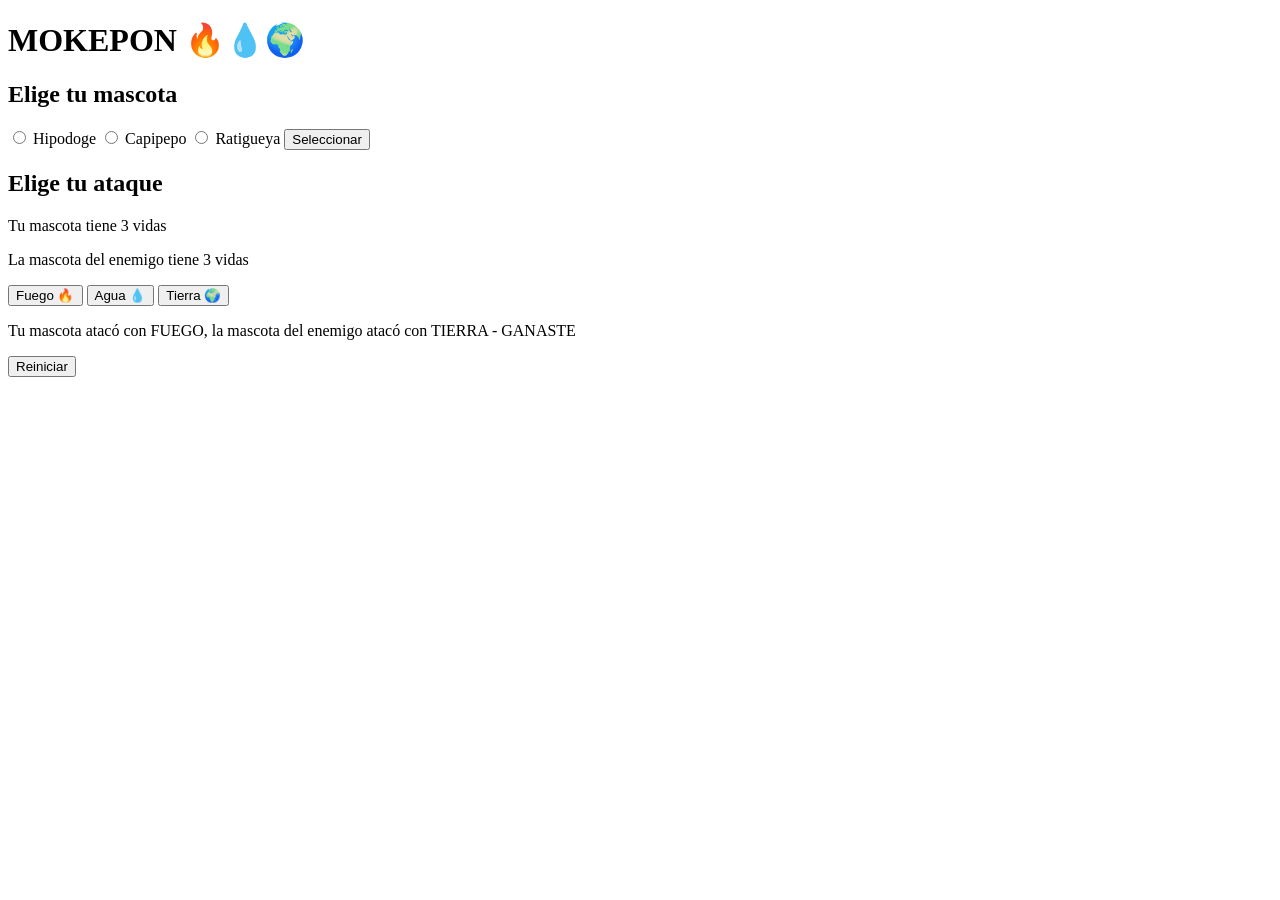
==== index.html @ a30f68cc "puntito" ====
<!DOCTYPE html>
<html lang="es">
<head>
    <meta charset="UTF-8">
    <meta name="viewport" content="width=device-width, initial-scale=1.0">
    <title>MOKEPON</title>
    <!-- Enlace al archivo JavaScript -->
    <script src="./js/mokepon.js"></script>
</head>
<body>

    <h1>MOKEPON 🔥💧🌍</h1>

    <!-- Sección para seleccionar la mascota -->
    <section id="seleccionar-mascota">
        <h2>Elige tu mascota</h2>

        <input type="radio" name="mascota" id="Hipodoge"/>
        <label for="Hipodoge">Hipodoge</label>
        
        <input type="radio" name="mascota" id="Capipepo"/>
        <label for="Capipepo">Capipepo</label>

        <input type="radio" name="mascota" id="Ratigueya"/>
        <label for="Ratigueya">Ratigueya</label>

        <button id="boton-mascota">Seleccionar</button>
    </section>

    <!-- Sección de ataque -->
    <section id="seleccionar-ataque">
        <h2>Elige tu ataque</h2>
        <p>Tu mascota tiene <span>3</span> vidas</p>
        <p>La mascota del enemigo tiene <span>3</span> vidas</p>
        <p>
            <button id="boton-fuego">Fuego 🔥</button>
            <button id="boton-agua">Agua 💧</button>
            <button id="boton-tierra">Tierra 🌍</button>
        </p>
    </section>

    <!-- Sección para mostrar mensajes del combate -->
    <section id="mensajes">
        <p>Tu mascota atacó con FUEGO, la mascota del enemigo atacó con TIERRA - GANASTE</p>
    </section>

    <!-- Sección para reiniciar el juego -->
    <section id="reiniciar">
        <button id="boton-reiniciar">Reiniciar</button>
    </section>

</body>
</html>
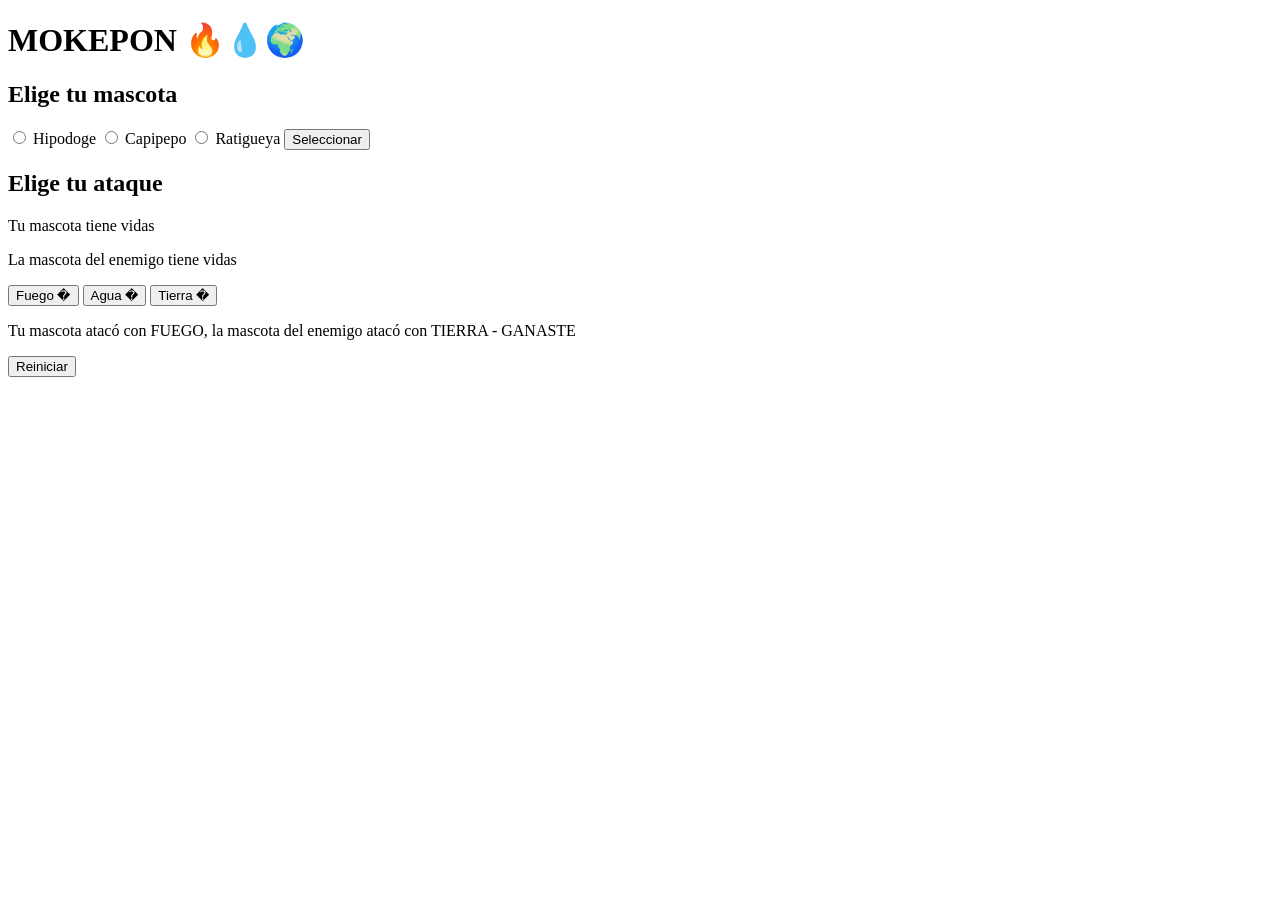
==== commit 05dba7e2: "ENTREGA" ====
--- a/index.html
+++ b/index.html
@@ -30,13 +30,22 @@
     <!-- Sección de ataque -->
     <section id="seleccionar-ataque">
         <h2>Elige tu ataque</h2>
-        <p>Tu mascota tiene <span>3</span> vidas</p>
+        <p>Tu mascota tiene <span id="mascota-jugador"></span> vidas</p>
+
+        <p>La mascota del enemigo tiene <span id="mascota-enemigo"></span> vidas</p>
+        <p>
+            <button id="boton-fuego">Fuego �</button>
+            <button id="boton-agua">Agua �</button>
+            <button id="boton-tierra">Tierra �</button>
+        </p>
+        
+        <!-- <p>Tu mascota tiene <span>3</span> vidas</p>
         <p>La mascota del enemigo tiene <span>3</span> vidas</p>
         <p>
             <button id="boton-fuego">Fuego 🔥</button>
             <button id="boton-agua">Agua 💧</button>
             <button id="boton-tierra">Tierra 🌍</button>
-        </p>
+        </p> -->
     </section>
 
     <!-- Sección para mostrar mensajes del combate -->
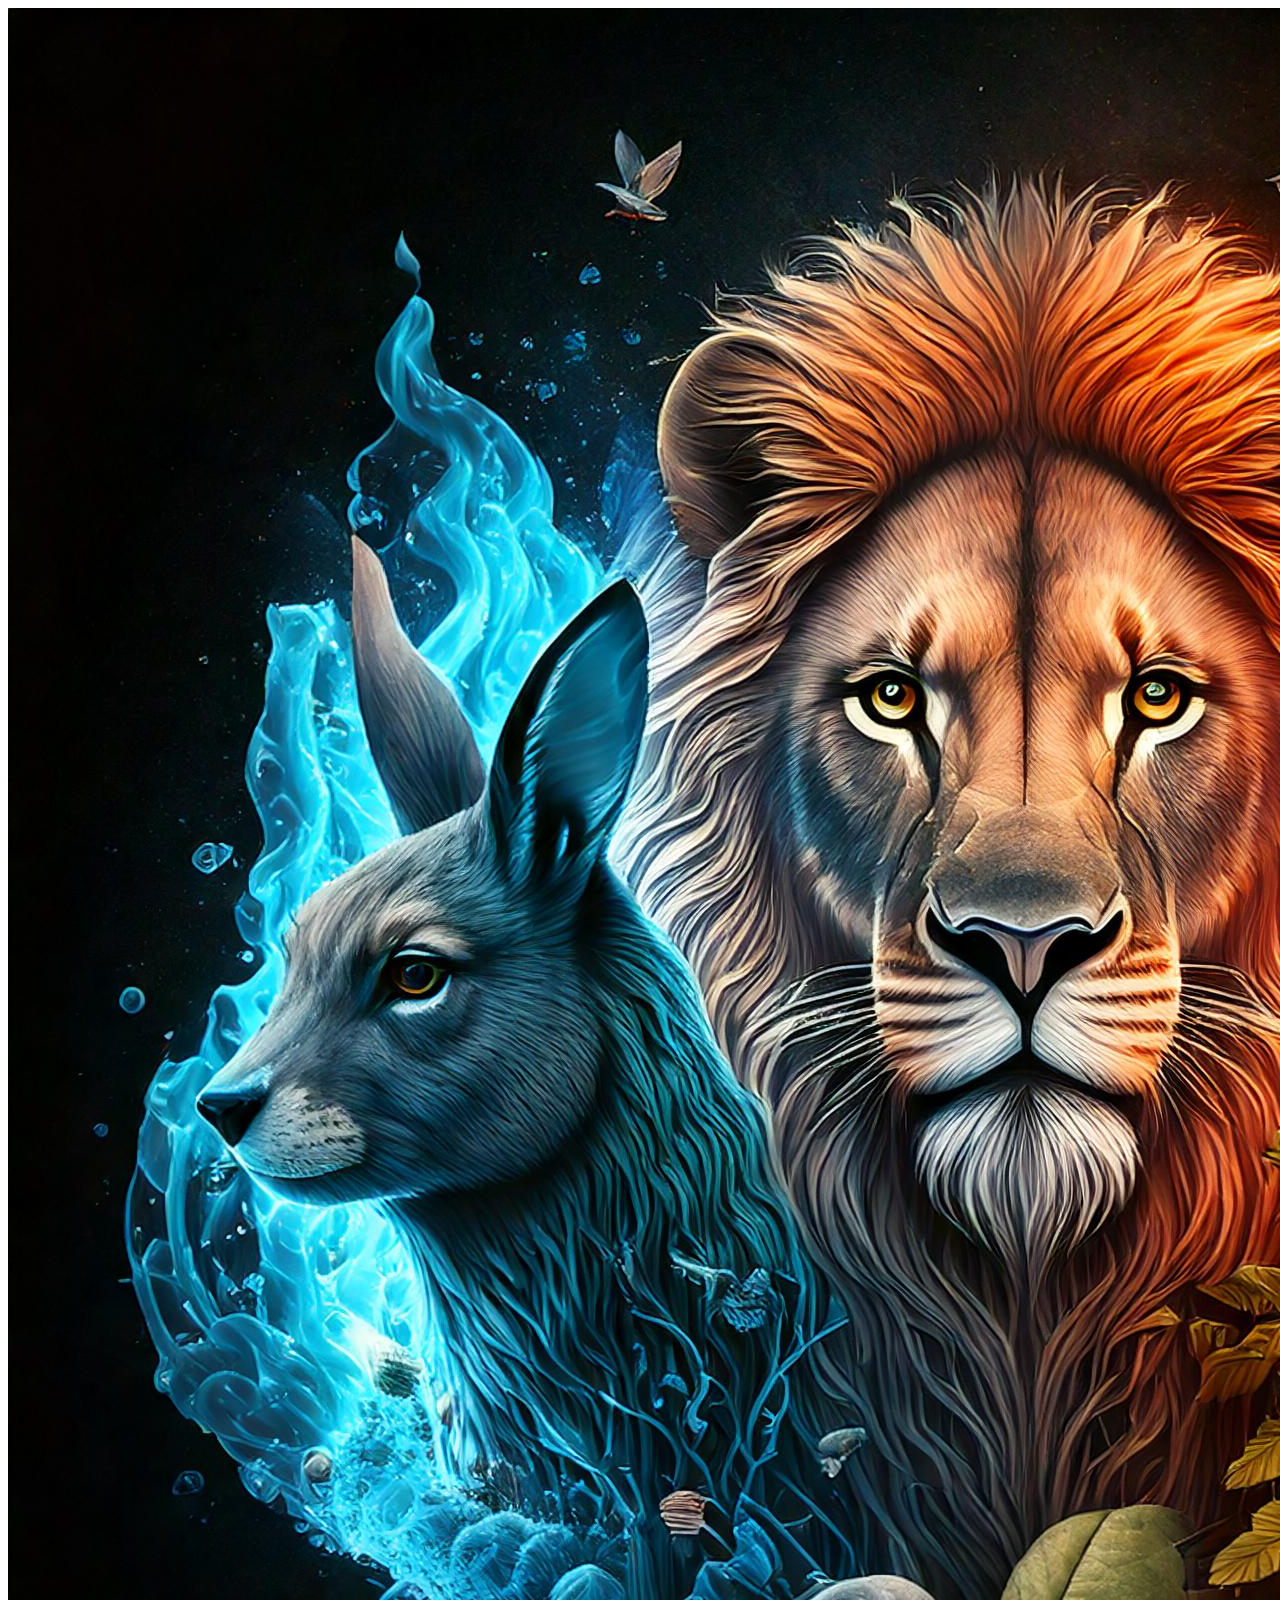
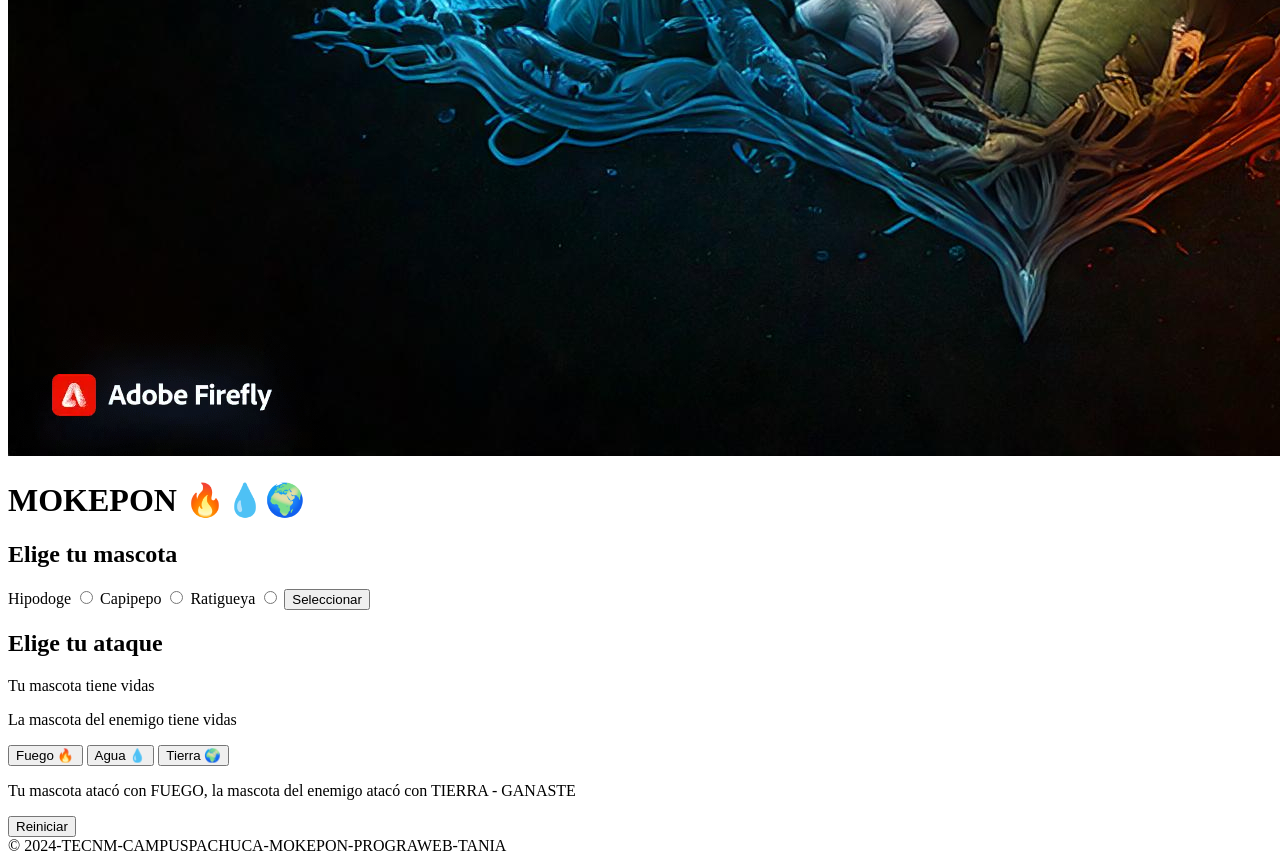
==== commit c939e0c6: "MOKEPON CON ESTILOS" ====
--- a/index.html
+++ b/index.html
@@ -4,25 +4,29 @@
     <meta charset="UTF-8">
     <meta name="viewport" content="width=device-width, initial-scale=1.0">
     <title>MOKEPON</title>
+    <link rel="stylesheet" href="./css/style.css"> 
     <!-- Enlace al archivo JavaScript -->
     <script src="./js/mokepon.js"></script>
 </head>
 <body>
-
+    <header>
+        <img src="./image/logo.jpg" class="logo" />
+    </header>
     <h1>MOKEPON 🔥💧🌍</h1>
-
     <!-- Sección para seleccionar la mascota -->
     <section id="seleccionar-mascota">
         <h2>Elige tu mascota</h2>
 
+        <label for="Hipodoge">Hipodoge</label>
         <input type="radio" name="mascota" id="Hipodoge"/>
-        <label for="Hipodoge">Hipodoge</label>
         
+        
+        <label for="Capipepo">Capipepo</label>
         <input type="radio" name="mascota" id="Capipepo"/>
-        <label for="Capipepo">Capipepo</label>
 
+        
+        <label for="Ratigueya">Ratigueya</label>
         <input type="radio" name="mascota" id="Ratigueya"/>
-        <label for="Ratigueya">Ratigueya</label>
 
         <button id="boton-mascota">Seleccionar</button>
     </section>
@@ -34,18 +38,10 @@
 
         <p>La mascota del enemigo tiene <span id="mascota-enemigo"></span> vidas</p>
         <p>
-            <button id="boton-fuego">Fuego �</button>
-            <button id="boton-agua">Agua �</button>
-            <button id="boton-tierra">Tierra �</button>
-        </p>
-        
-        <!-- <p>Tu mascota tiene <span>3</span> vidas</p>
-        <p>La mascota del enemigo tiene <span>3</span> vidas</p>
-        <p>
             <button id="boton-fuego">Fuego 🔥</button>
             <button id="boton-agua">Agua 💧</button>
             <button id="boton-tierra">Tierra 🌍</button>
-        </p> -->
+        </p> 
     </section>
 
     <!-- Sección para mostrar mensajes del combate -->
@@ -57,6 +53,9 @@
     <section id="reiniciar">
         <button id="boton-reiniciar">Reiniciar</button>
     </section>
+    <footer>
+        © 2024-TECNM-CAMPUSPACHUCA-MOKEPON-PROGRAWEB-TANIA
+    </footer>
 
 </body>
 </html>
